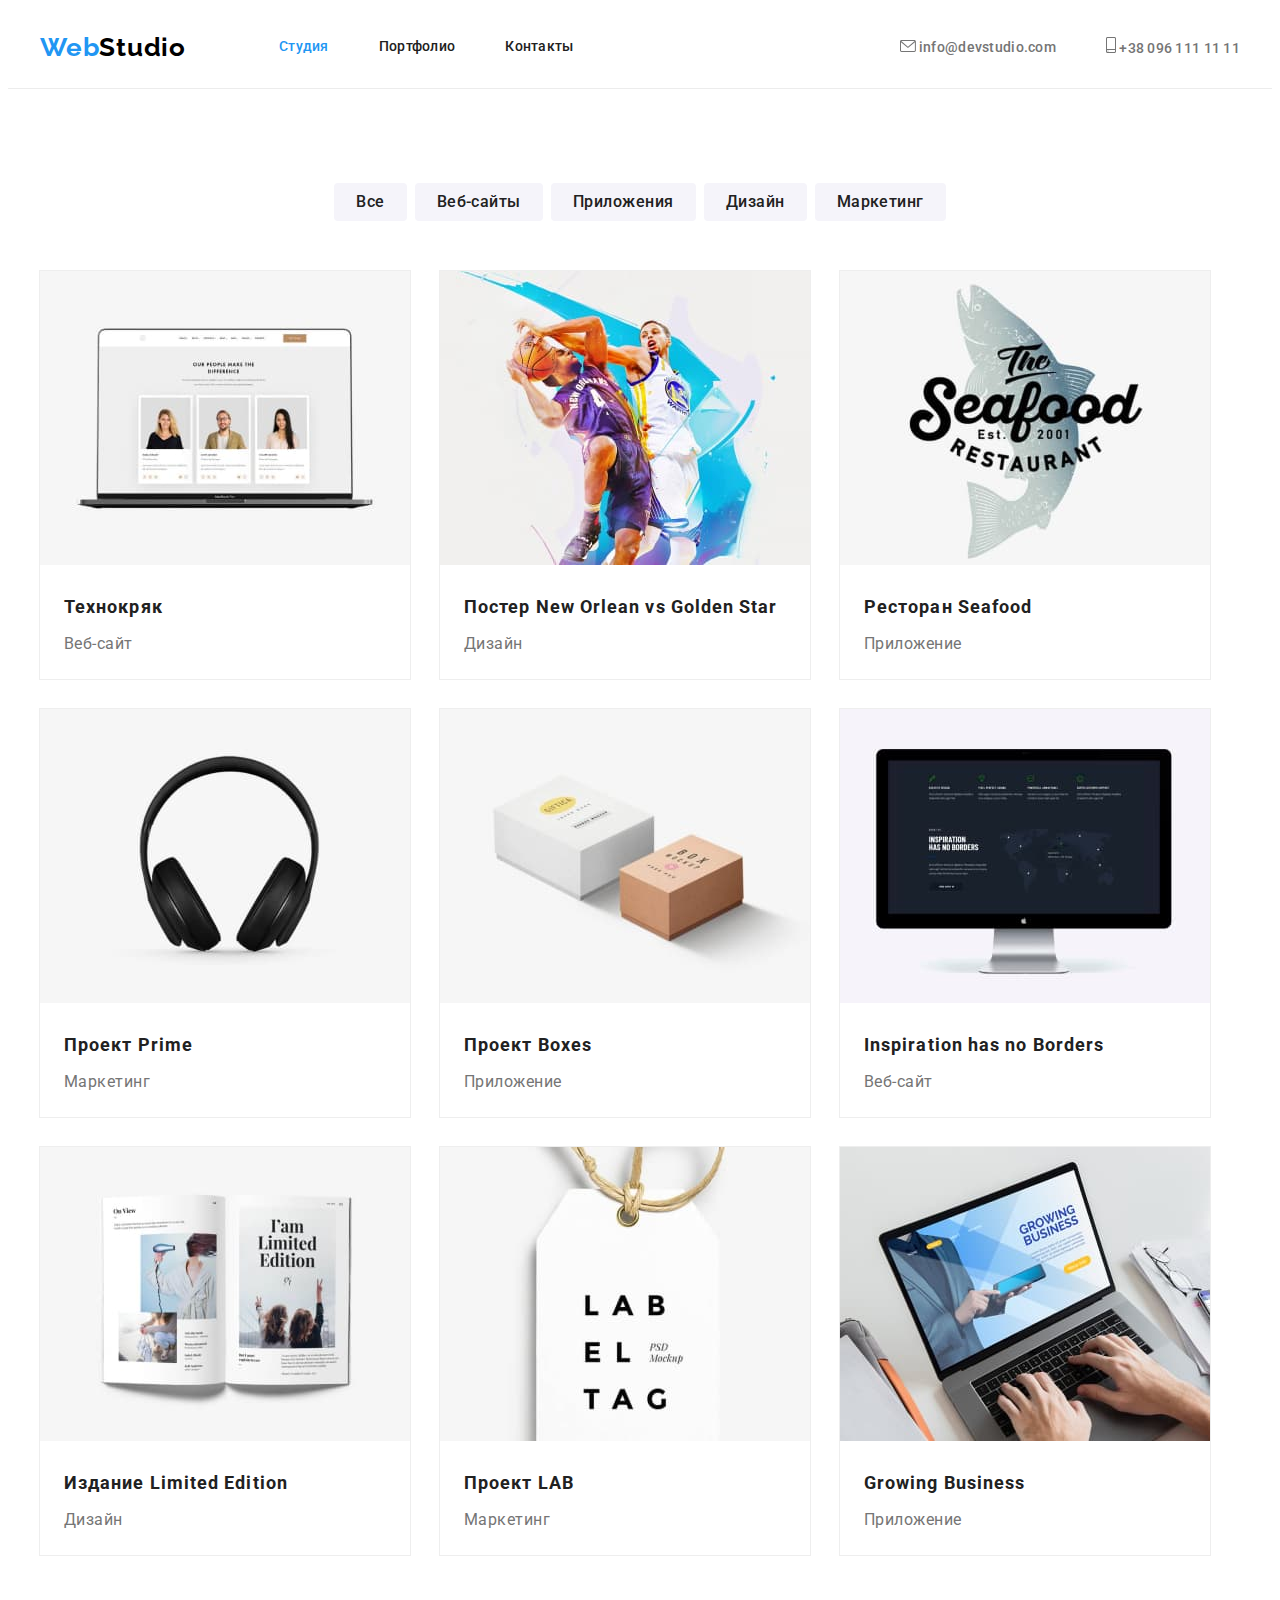
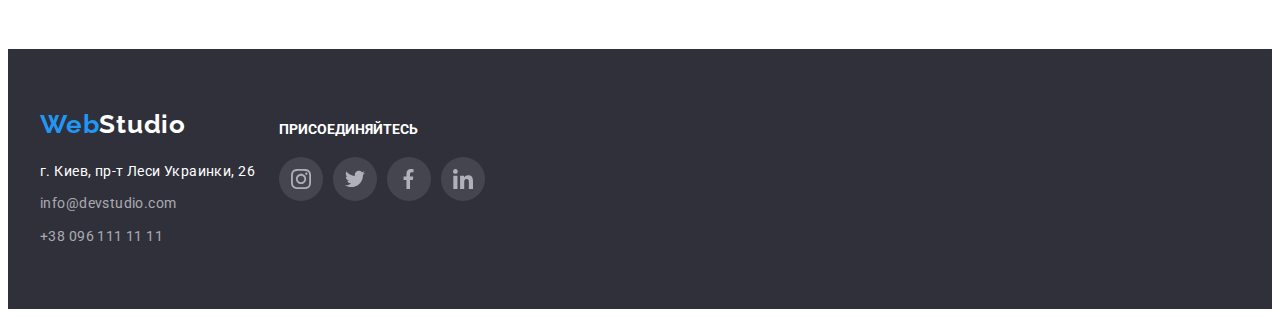
==== portfolio.html @ 3e896472 "draft1" ====
<!DOCTYPE html>

<html lang="ru">
 
    <head>

<meta charset="utf-8"/>
<meta name="viewport" content="width=device-width, initial-scale=1.0"/>


<link rel="preconnect" href="https://fonts.googleapis.com">
<link rel="preconnect" href="https://fonts.gstatic.com" crossorigin>
<link href="https://fonts.googleapis.com/css2?family=Raleway:wght@700&family=Roboto:wght@400;500;700;900&family=Smooch&display=swap" rel="stylesheet">

<link rel="stylesheet" href="https://cdnjs.cloudflare.com/ajax/libs/modern-normalize/1.1.0/modern-normalize.min.css"
    integrity="sha512-wpPYUAdjBVSE4KJnH1VR1HeZfpl1ub8YT/NKx4PuQ5NmX2tKuGu6U/JRp5y+Y8XG2tV+wKQpNHVUX03MfMFn9Q=="
    crossorigin="anonymous" referrerpolicy="no-referrer" />


<link rel="stylesheet" href="./css/styles.css"/>

<title>
    Портфолио 
</title>

</head>

    <body>

<header class="header">

    <div class="container header-container">
        <!-- Логотип в хедере-->
        <nav class="nav">
            <a class="logo-link" href="./index.html" lang="en">
                Web<span class="logo-studio-header">Studio</span>
            </a>
            <!-- Навигация на другие страницы в хедере-->
            <ul class="nav-list list">
                <li>
                    <a class="nav-item-current" href="./index.html">Студия</a>
                </li>

                <li>
                    <a class="nav-item" href="./portfolio.html">Портфолио</a>
                </li>

                <li>
                    <a class="nav-item" href="">Контакты</a>
                </li>

            </ul>
        </nav>

        <!--Контакты в хедере -->

        <ul class="list header-contacts">

            <li class="header-contacts-item-email">


                <a class="header-email" href="mailto:info@devstudio.com">

                    <svg class="header-envelope" width="16" height="12">
                        <use href="./images/icons.svg#icon-envelope-1">

                        </use>
                    </svg>
                    info@devstudio.com</a>

            </li>

            <li>

                <a class="header-phone" href="tel:+380961111111">
                    <svg class="header-icon-phone">
                        <use href="./images/icons.svg#icon-smartphone-1">
                        </use>
                    </svg>
                    +38 096 111 11 11</a>

            </li>
        </ul>
    </div>
</header>
          

        <main>
<!--Уникальный контент страницы -->
           
<section class="section">
    <div class="container">
    <!-- в финальной версии скрыть этот заголовок методами css -->
    <h1 class="portfolio-h1 section-title">Примеры наших работ</h1>
    
<!-- Фильтр -->
    <ul class="list portfolio-filter">
        <li>
            <button class="portfolio-button" type="button">
                Все 
            </button>
        </li>

        <li>
            <button class="portfolio-button" type="button">
                Веб-сайты 
            </button>
        </li>

        <li>
            <button class="portfolio-button" type="button">
                Приложения   
            </button>
        </li>

        <li>
            <button class="portfolio-button" type="button">
                Дизайн  
            </button>
        </li>

        <li>
            <button class="portfolio-button" type="button">
                Маркетинг  
            </button>
        </li>
        
    </ul>

<!-- Cards -->
    <ul class="list portfolio-cards">
        <li class="portfolio-cards-item">
            <a class="portfolio-cards-link" href="">
            
                <img class="portfolio-card-img" src="./images/image8-technokriak.jpg" alt="" width="370">
           
            <div class="portfolio-cards-legend">
                <h2 class="portfolio-cards-title">
                Технокряк
            </h2>
            <p class="portfolio-cards-text">
                Веб-сайт
            </p>
            </div>
            </a>   
        </li>

        <li class="portfolio-cards-item">
            <a class="portfolio-cards-link" href="">
            <img class="portfolio-card-img" src="./images/image9-neworleanvsgoldenstar.jpg" alt="" width="370">
            
            <div class="portfolio-cards-legend">

            <h2 class="portfolio-cards-title">
                Постер New Orlean vs Golden Star
            </h2>
            <p class="portfolio-cards-text">
                Дизайн
            </p>
            </div>   
            </a>
        </li>
        
        <li class="portfolio-cards-item">
            <a class="portfolio-cards-link" href="">

            <img class="portfolio-card-img" src="./images/image10-seafood.jpg" alt="" width="370">
            <div class="portfolio-cards-legend">

            <h2 class="portfolio-cards-title">
                Ресторан Seafood
            </h2>
            <p class="portfolio-cards-text">
                Приложение
            </p>
            </div>
        </a>
      
        </li>
        
        <li class="portfolio-cards-item">
            <a class="portfolio-cards-link" href=""> 

            <img class="portfolio-card-img" src="./images/image11-prime.jpg" alt="" width="370">
           
            <div class="portfolio-cards-legend">
            <h2 class="portfolio-cards-title">
                Проект Prime
            </h2>
            <p class="portfolio-cards-text">
                Маркетинг
            </p>
            </div>
            </a>   
        </li>
        
        <li class="portfolio-cards-item">
            <a class="portfolio-cards-link" href="">           
            <img class="portfolio-card-img" src="./images/image12-boxes.jpg" alt="" width="370">
            
            <div class="portfolio-cards-legend">
            <h2 class="portfolio-cards-title">
                Проект Boxes
            </h2>
            <p class="portfolio-cards-text">
                Приложение
            </p>
            </div>
            </a>   
        </li>
        
        <li class="portfolio-cards-item">
            <a class="portfolio-cards-link" href="">
            <img class="portfolio-card-img" src="./images/image13-inspirationhasnoborders.jpg" alt="" width="370">
            <div class="portfolio-cards-legend">
            <h2 class="portfolio-cards-title">
                Inspiration has no Borders
            </h2>
            <p class="portfolio-cards-text">
                Веб-сайт
            </p>
            </div>
           </a>   
        </li>
        
        <li class="portfolio-cards-item">
            <a class="portfolio-cards-link" href="">
            <img class="portfolio-card-img" src="./images/image14-limitededition.jpg" alt="" width="370">
            <div class="portfolio-cards-legend">
            <h2 class="portfolio-cards-title">
                Издание Limited Edition
            </h2>
            <p class="portfolio-cards-text">
                Дизайн
            </p>
            </div>
            </a>   
        </li>
        
        <li class="portfolio-cards-item">
            <a class="portfolio-cards-link" href="">
            <img class="portfolio-card-img" src="./images/image15-lab.jpg" alt="" width="370">
            <div class="portfolio-cards-legend">
            <h2 class="portfolio-cards-title">
                Проект LAB
            </h2>
            <p class="portfolio-cards-text">
                Маркетинг
            </p>
            </div>
            </a>   
        </li>
        
        <li class="portfolio-cards-item">
            <a class="portfolio-cards-link" href="">
            <img class="portfolio-card-img" src="./images/image16-growingbusiness.jpg" alt="" width="370">
            <div class="portfolio-cards-legend"><h2 class="portfolio-cards-title">
                Growing Business
            </h2>
            <p class="portfolio-cards-text">
                Приложение
            </p>
            </div>
            </a>   
        </li>
    </ul>
    </div>

</section>
            
        </main>

<footer class="footer">

    <div class="container footer-container">


        <div class="footer-box-1">

            <a class="logo-link logo-link-footer" href="" lang="en">
                Web<span class="logo-studio-footer">Studio</span>
            </a>

            <br>

            <address>

                <ul class="address list">
                    <li class="footer-list-item">
                        <a class="address-location" href="https://goo.gl/maps/uR5vyPPweFNLkcyV9" target="_blank"
                            rel="noopener noreferrer">г. Киев, пр-т Леси Украинки, 26</a>
                    </li>
                    <li class="footer-list-item">
                        <a class="address-email" href="mailto:info@devstudio.com">info@devstudio.com</a>
                    </li>

                    <li class="footer-list-item">
                        <a class="address-phone" href="tel:+380961111111">+38 096 111 11 11</a>
                    </li>
                </ul>

            </address>

        </div>


        <!-- SECTION2 -->

        <div class="footer-box-2">
            <h3 class="footer-message">присоединяйтесь</h3>

            <ul class="social-list footer-section2-list">
                <li class="footer-social-item footer-section2-">
                    <a class="social-icon" href="https://www.instagram.com/">
                        <svg width="20" height="20">
                            <use href="./images/icons.svg#icon-instagram-2">
                            </use>
                        </svg>
                    </a>
                </li>
                <li class="footer-social-item">
                    <a class="footer-social-icon" href="https://twitter.com/">
                        <svg class="social-svg footer-social-svg" width="20" height="20">
                            <use href="./images/icons.svg#icon-twitter-1-1">
                            </use>
                        </svg>
                    </a>
                </li>

                <li class="footer-social-item">
                    <a class="social-icon" href="https://www.facebook.com/">
                        <svg class="social-svg" width="20" height="20">
                            <use href="./images/icons.svg#icon-vector-facebook-1">
                            </use>
                        </svg>
                    </a>
                </li>
                <li class="footer-social-item">
                    <a class="social-icon" href="https://www.linkedin.com/">
                        <svg class="social-svg" width="20" height="20">
                            <use href="./images/icons.svg#icon-linkedin-1-1" width="20" height="20">
                            </use>
                        </svg>
                    </a>
                </li>
            </ul>
        </div>



    </div>
</footer>

    </body>
</html>
---- css/styles.css ----
:root {
    --primary-text-color:#212121;
    --secondary-text-color:#757575;
    --primary-accent-color:#2196F3;
    --secondary-accent-color:rgba(255,255,255,0.6);
    --tertiary-accent-color:#D9D9D9;
    --primary-background-color:#FFFFFF;
    --header-background-color:#FFFFFF;
    --footer-background-color:#2F303A;
    --portfolio-button-background-color:#F5F4FA;
}

body {
        font-family: Roboto, sans-serif;
        color: var(--primary-text-color);
        background-color: var(--primary-background-color);
}

h1,
h2,
h3,
p,
ul {
    margin: 0;
    padding: 0;

}

.section {
    margin: 0;
    padding-top: 94px;
    padding-right: 0;
    padding-bottom: 94px;
    padding-left:0;
       
    }

.container {
width: 1200px;
margin-top: 0;
margin-right: auto;
margin-bottom: 0;
margin-left: auto;
padding-top:0;
padding-right: 15px;
padding-bottom:0;
padding-left:15px;

}

.header {
background-color: var(--header-background-color);
border-bottom: 1px solid #ECECEC;
padding-top: 24px;
padding-bottom: 25px;
}
.header-container {
display: flex;
justify-content:space-between;
align-items:center;

}

  
.nav {
    display: flex;
    align-items: center;
    }
.logo-link {
    display: inline-block;
    margin-right: 93px;
    font-family: 'Raleway';
font-weight: 700;
font-size: 26px;
line-height: 1.19;
letter-spacing: 0.03em;
text-decoration: none;
color: var(--primary-accent-color);
    
}

.logo-link:hover,
.logo-link:focus,
.nav-item-current:hover,
.nav-item-current:focus,
.nav-item:hover,
.nav-item:focus,

.header-email:hover,
.header-email:focus,

.header-phone:hover,
.header-phone:focus,

.address-location:hover,
.address-location:focus,
.address-email:hover,
.address-email:focus,
.address-phone:hover,
.address-phone:focus,
.portfolio-cards-title:hover,
.portfolio-cards-title:focus,
.portfolio-cards-text:hover,
.portfolio-cards-text:focus {
    color:var(--primary-accent-color);
}

.logo-studio-header {
        color: #000000;
}

.list {list-style:none;}

.nav-list {   
    display: flex;
    
    font-weight: 500;
font-size: 14px;
line-height: 1.14;
letter-spacing: 0.02em;
}

.nav-list li:not(:last-child) {
    margin-right: 50px;
}

.nav-item-current {
    color: var(--primary-accent-color);
    text-decoration: none;
}
.nav-item {
    text-decoration: none;
    color:var(--primary-text-color);
}

.header-contacts { 
    display: flex;
    }

.header-contacts li+li {
    margin-left:50px;
}

.header-envelope {
    fill: #757575;
}
.header-envelope:hover {
    fill: var(--primary-accent-color);
}
.header-icon-phone {
    width: 10px;
    height: 16px;
    fill: #757575;
    }

    .header-icon-phone:hover {
        fill:var(--primary-accent-color)
    }
.header-email {
    
    font-weight: 500;
font-size: 14px;
line-height: 1.14;
letter-spacing: 0.02em;
color: var(--secondary-text-color);
text-decoration: none;
}




.header-phone {
    font-weight: 500;
font-size: 14px;
line-height: 1.14;
letter-spacing: 0.02em;color: var(--secondary-text-color);
text-decoration: none;
}
/* HERO */

.hero-section {

    background-image: linear-gradient(to right,
                rgba(47,48,58,0.4),
                rgba(47,48,58,0.4)),
            url(../images/image17-index-overlay.jpg);
        background-repeat: no-repeat;
        background-size: cover;
        background-position: center;
        max-width: 1600px;
    height: 600px;
    margin-left: auto;
    margin-right: auto;  
    background-color: #2F303A;
}



.hero-title{
    max-width: 696px;
    margin-left:auto;
    margin-right:auto;
    margin-bottom: 30px;
font-weight: 900;
font-size: 44px;
line-height: 1.36;
letter-spacing: 0.06em;
text-align: center;
text-transform: uppercase;
color: #FFFFFF;
}
.hero-container {
    padding-top: 200px;
    padding-bottom:200px;
}
.hero-button {
    min-width: 200px;
    margin-left: 485px;
    padding-top: 8px;
    padding-right: 30px;
padding-bottom: 8px;
padding-left: 30px;

font-family: inherit;
font-weight: 700;
font-size: 16px;
line-height: 1.87;
text-align: center;
letter-spacing: 0.06em;
color: #FFFFFF;
cursor: pointer;
border-radius:4px;
border: 2px solid transparent;
background-color: var(--primary-accent-color);
}



.section-title {
    margin-bottom:50px;
font-weight: 700;
font-size: 36px;
line-height: 1.16;
text-align: center;
letter-spacing: 0.03em;
color: var(--primary-text-color);

}

 
.features-title, .examples-of-our-works-title {
        display:none;
        opacity: 0;
}

.features-list {
   display:flex;
    font-weight: 700;
font-size: 14px;
line-height: 1.14;
text-align: left;
letter-spacing: 0.03em;
text-transform: uppercase;
color: var(--primary-text-color);

}

.features-list-item {
    width: 270px;
       
  
} 

.features-list li:not(:last-child) {
    margin-right: 30px;
}

.features-icons {
   display: block;
   padding-top: 25px;
   padding-bottom: 25px;
   padding-left: 100px;
   padding-right: 100px;
   margin-bottom: 30px;
   
   background-color: #F5F4FA; 

}
.antenna {
   display:block;
   width: 70px;
  height: 70px;
  
      
}


.features-paragraph {
    font-weight: 400;
font-size: 14px;
line-height: 1.71;
letter-spacing: 0.03em;
text-transform: none;
color: var(--secondary-text-color);
}

.features-list-h3 {
    font-size: 14px;
    margin-bottom:10px;
}

/* WHAT WE DO */


.what-we-do-section {
    padding-top: 0;
    }

.what-we-do-list {
    display: flex;
}


.what-we-do-list li:not(:last-child) {
    margin-right:30px;
}

/* OUR TEAM */

.our-team {
    background-color: #F5F4FA;
}

.our-team-list {
    display: flex;
}

.our-team-list li:not(:last-child){
    margin-right: 30px;
}

.our-team-list-li {
    border-bottom-right-radius: 4px;
    border-bottom-left-radius: 4px;
     
    background-color: white;
    box-shadow: 
    0 2px 1px 0 rgba(0,0,0,0.2),
    0 1px 1px 0 rgba(0, 0, 0, 0.14),
    0 1px 3px 0 rgba(0,0,0,0.12);
    }

.our-team-list-header {
    margin-bottom: 10px;
font-weight: 500;
font-size: 16px;
line-height: 1.18;
letter-spacing: 0.03em;
text-align: center;

}

.our-team-card-legend {
    padding-top:30px;
    padding-bottom:16px;
}

.our-team-list-paragraph {
    font-size: 16px;
line-height: 1.18;
letter-spacing: 0.03em;
text-align: center;
color: var(--secondary-text-color);
}

.social-list {
    
    display: flex;
    
    width: 206px;
    margin-right: auto;
    margin-left: auto;
    margin-top: 0;
    margin-bottom: 0;
    padding:0;
    height: 44px;
    list-style: none;

}

.social-item {
    width: 44px;
        padding-top: 12px;
    padding-bottom: 12px;
    padding-right: 12px;
    padding-left: 12px;
    
    }

.social-list li:not(:last-child) {
        margin-right: 10px;
    }

.social-icon {
    width: 20px;
    height: 20px;
    display: inline-block;
      }

     .social-item:hover {
        border-radius: 22px;
        background-color: var(--primary-accent-color);}
      
.clients-list {
    display: flex;

}

.clients-list-item {
    display: flex;
    width: 170px;
    min-height: 92px;

    margin-top: 0;
    margin-bottom: 0;
    margin-left: 0;
    align-items: center;

    border: 1px solid #AFB1B8;
    border-radius: 4px;
}

.clients-list li:not(:last-child) {
    margin-right: 30px;
}

.clients-icon {
    display: block;
    fill: #AFB1B8;
}

.clients-link {
    display: inline-block;
    margin-right: auto;
    margin-left: auto;

}

.clients-link:hover,
.clients-link:focus {
    color: var(--primary-accent-color);

}

.clients-icon:hover,
.clients-icon:focus {
    fill: var(--primary-accent-color);
}
     


/* FOOTER */

.footer {
    padding-top: 60px;
    padding-bottom:60px;

    background-color: var(--footer-background-color);
}

.footer-container {
    display: flex;
}

.footer-box-1 {
   
}

.footer-box-2 {
    
    padding-top: 12px;
}

.footer-message{
    display: block;
    margin-bottom: 20px;
    font-size: 14px;
    font-weight: 700;
    text-transform: uppercase;
        color: white;
}

.footer-social-item {
    width: 44px;
    padding-top: 12px;
    padding-bottom: 12px;
    padding-right: 12px;
    padding-left: 12px;
    
    border-radius: 22px;
    background-color: rgba(255, 255, 255, 0.1);

}

.footer-social-item:hover {
    border-radius: 22px;
    background-color: var(--primary-accent-color);
}

.footer-social-svg {
   
}

.logo-link-footer {
    padding-bottom: 20px;
}
.logo-studio-footer {
    color: #FFFFFF;
}

.address {   
    font-style:normal;
font-size: 14px;
line-height: 1.71;
letter-spacing: 0.03em;
}

.address-location{ 
        color: #FFFFFF;
text-decoration: none;
}

.address-email{
    color: var(--secondary-accent-color);
text-decoration: none;
}

.footer-list-item:not(:last-child){
    margin-bottom: 9px;
}

.address-phone{
    color:var(--secondary-accent-color);
text-decoration: none;
}

/* PORTFOLIO */

.portfolio-h1 {
    display:none;
}

.portfolio-filter{
    display: flex;
    margin-bottom: 50px;
    justify-content:center;
    }
.portfolio-filter li:not(:last-child) {
margin-right: 8px;

}

.portfolio-cards-legend {
padding-top:20px;
padding-right: 24px;
padding-bottom: 20px;
padding-left:24px;
/* border: 1px solid #D9D9D9; */
}

.portfolio-button {
    
    padding: 4px 20px;
    border-radius: 4px;
    border: 2px solid transparent;
    

    font-family: inherit;
    font-weight: 500;
    font-size: 16px;
    line-height: 1.62;
    text-align: center;
    letter-spacing: 0.03em;
    
    
    color: var(--primary-text-color);
    background-color: var(--portfolio-button-background-color);
}
.portfolio-button:hover,
.portfolio-button:focus {
    font-family: inherit;
    font-weight: 500;
    font-size: 16px;
    line-height: 1.62;
    text-align: center;
    letter-spacing: 0.03em;
    color: #FFFFFF;
    background-color: var(--primary-accent-color);

    box-shadow: 
    0 2px 2px 0 rgba(0, 0, 0, 0.12),
    0 1px 2px 0 rgba(0, 0, 0, 0.08),
    0 3px 1px 0 rgba(0, 0, 0, 0.1);
}

.portfolio-cards {
    display: flex;
    flex-wrap: wrap;
    
}

.portfolio-cards-item {
outline: 1px solid #EEEEEE;
    }

    

.portfolio-cards-item:not(:nth-child(3n)) {
    margin-right: 30px;
}

.portfolio-cards-item:not(:nth-last-child(-n+3)) {
    margin-bottom: 30px;
    
}


.portfolio-cards-item:hover,
.portfolio-card-item:focus {
box-shadow:
1px 4px 6px 0 rgba(0, 0, 0, 0.16),
0 4px 4px 0 rgba(0, 0, 0, 0.06),
0 1px 1px 0 rgba(0, 0, 0, 0.12);

}



.portfolio-cards-title {
   font-weight: 700;
   margin-bottom:4px;
font-size: 18px;
line-height: 2;
text-align: left;
letter-spacing: 0.06em;
vertical-align: top;
color: var(--primary-text-color);
}

.portfolio-cards-text {
   font-weight: 400;
font-size: 16px;
line-height: 1.87;
text-align: left;
vertical-align: top;
letter-spacing: 0.03em; 
color: var(--secondary-text-color);
 }
 .portfolio-cards-link {
    text-decoration: none;
 }
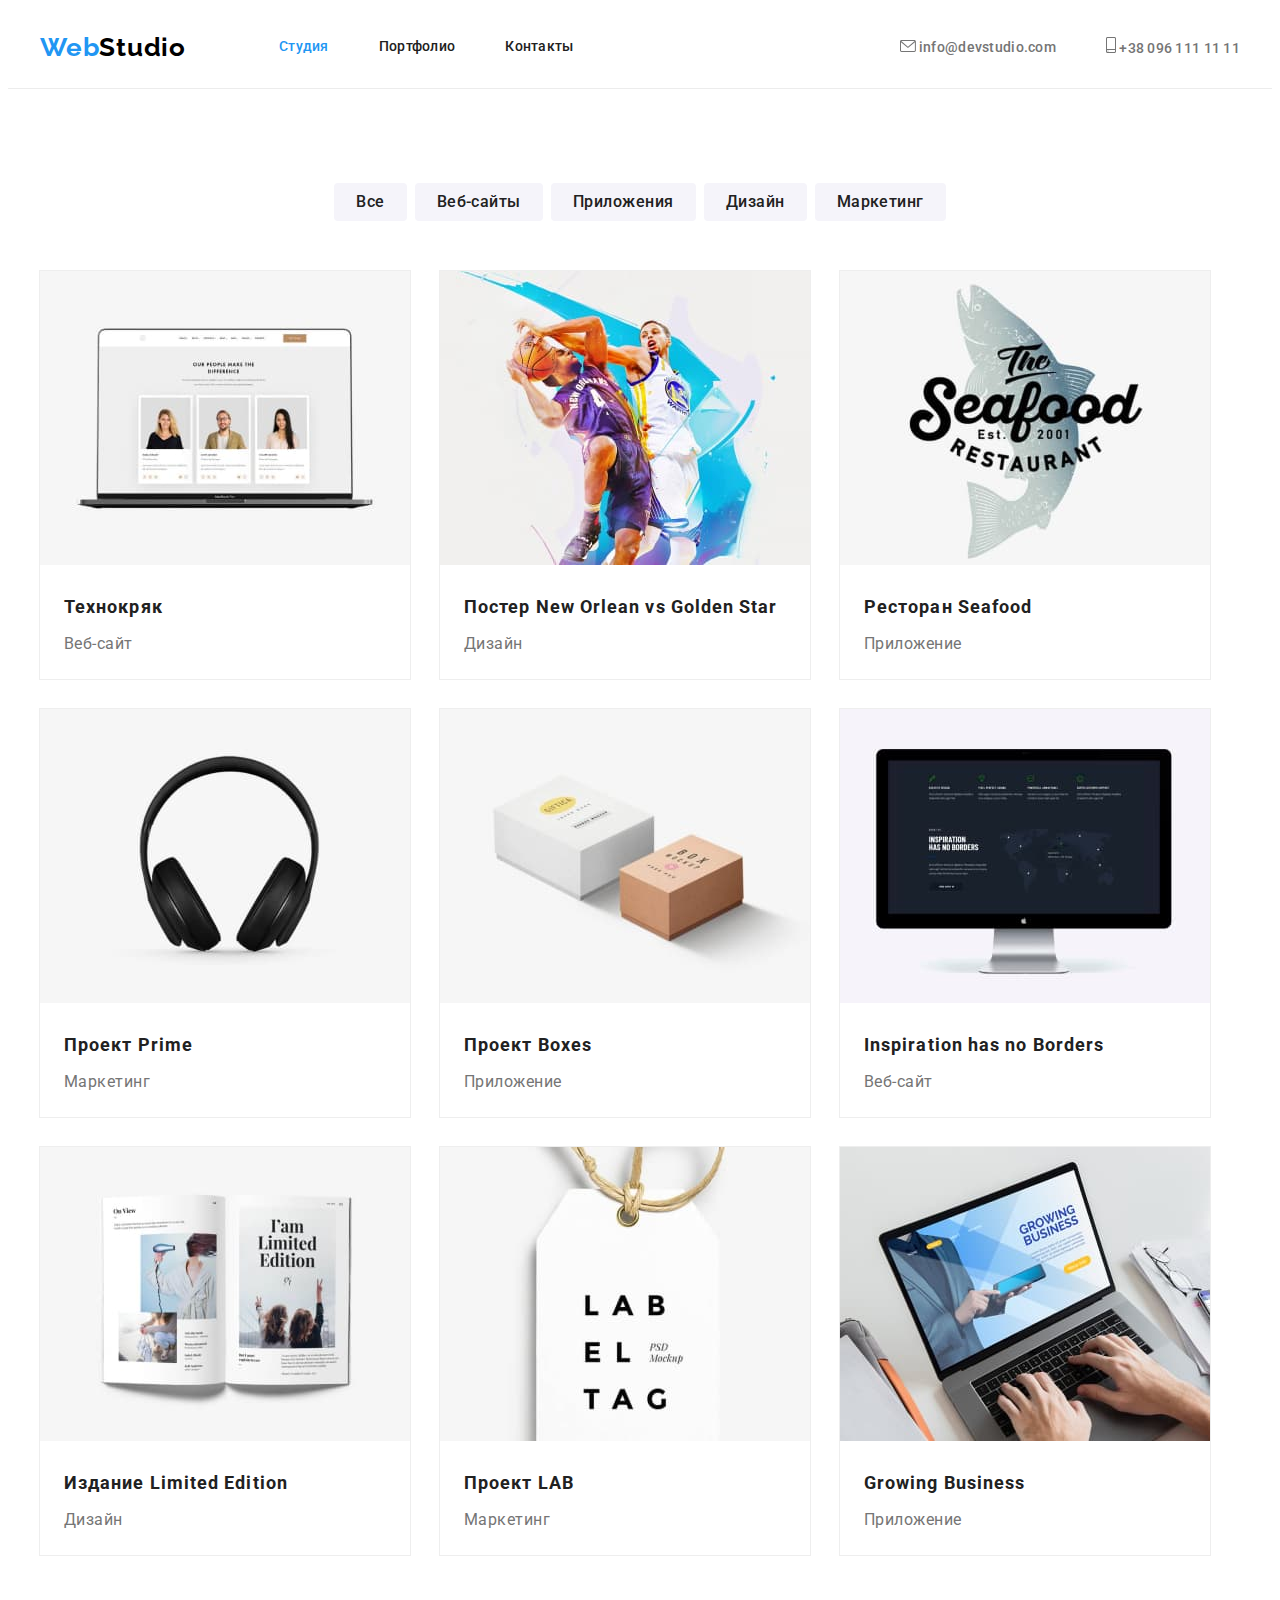
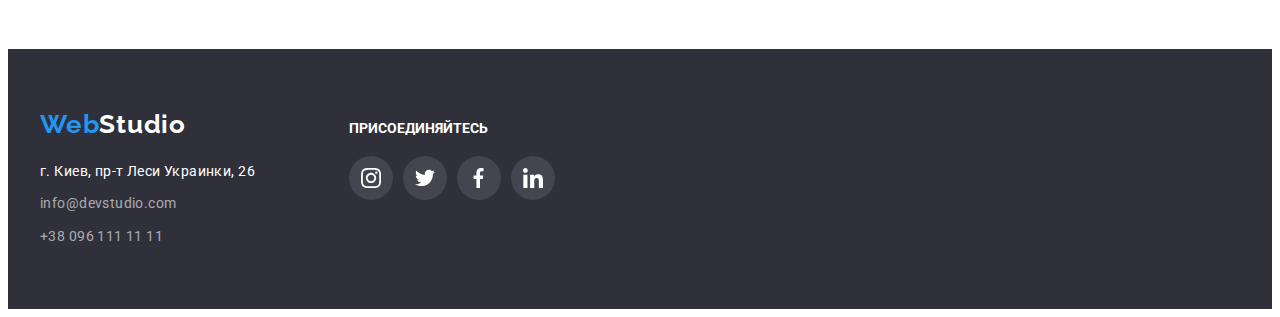
==== commit 7c0bac95: "final draft" ====
--- a/portfolio.html
+++ b/portfolio.html
@@ -274,6 +274,7 @@
 
     <div class="container footer-container">
 
+        <!-- SECTION1 -->
 
         <div class="footer-box-1">
 
@@ -312,7 +313,7 @@
             <ul class="social-list footer-section2-list">
                 <li class="footer-social-item footer-section2-">
                     <a class="social-icon" href="https://www.instagram.com/">
-                        <svg width="20" height="20">
+                        <svg class="footer-social-svg" width="20" height="20">
                             <use href="./images/icons.svg#icon-instagram-2">
                             </use>
                         </svg>
@@ -320,7 +321,7 @@
                 </li>
                 <li class="footer-social-item">
                     <a class="footer-social-icon" href="https://twitter.com/">
-                        <svg class="social-svg footer-social-svg" width="20" height="20">
+                        <svg class="footer-social-svg" width="20" height="20">
                             <use href="./images/icons.svg#icon-twitter-1-1">
                             </use>
                         </svg>
@@ -329,7 +330,7 @@
 
                 <li class="footer-social-item">
                     <a class="social-icon" href="https://www.facebook.com/">
-                        <svg class="social-svg" width="20" height="20">
+                        <svg class="footer-social-svg" width="20" height="20">
                             <use href="./images/icons.svg#icon-vector-facebook-1">
                             </use>
                         </svg>
@@ -337,7 +338,7 @@
                 </li>
                 <li class="footer-social-item">
                     <a class="social-icon" href="https://www.linkedin.com/">
-                        <svg class="social-svg" width="20" height="20">
+                        <svg class="footer-social-svg" width="20" height="20">
                             <use href="./images/icons.svg#icon-linkedin-1-1" width="20" height="20">
                             </use>
                         </svg>
--- a/css/styles.css
+++ b/css/styles.css
@@ -81,25 +81,24 @@
 
 .logo-link:hover,
 .logo-link:focus,
+
 .nav-item-current:hover,
 .nav-item-current:focus,
 .nav-item:hover,
 .nav-item:focus,
 
-.header-email:hover,
-.header-email:focus,
-
-.header-phone:hover,
-.header-phone:focus,
-
 .address-location:hover,
 .address-location:focus,
+
 .address-email:hover,
 .address-email:focus,
+
 .address-phone:hover,
 .address-phone:focus,
+
 .portfolio-cards-title:hover,
 .portfolio-cards-title:focus,
+
 .portfolio-cards-text:hover,
 .portfolio-cards-text:focus {
     color:var(--primary-accent-color);
@@ -141,21 +140,15 @@
     margin-left:50px;
 }
 
-.header-envelope {
-    fill: #757575;
-}
-.header-envelope:hover {
-    fill: var(--primary-accent-color);
-}
+
+
 .header-icon-phone {
     width: 10px;
     height: 16px;
-    fill: #757575;
-    }
-
-    .header-icon-phone:hover {
-        fill:var(--primary-accent-color)
-    }
+    fill: currentColor;
+    }
+
+    
 .header-email {
     
     font-weight: 500;
@@ -166,7 +159,14 @@
 text-decoration: none;
 }
 
-
+.header-envelope {
+fill: currentColor;
+}
+
+.header-email:hover,
+.header-email:focus {
+    color: var(--primary-accent-color);
+}
 
 
 .header-phone {
@@ -176,6 +176,12 @@
 letter-spacing: 0.02em;color: var(--secondary-text-color);
 text-decoration: none;
 }
+
+.header-phone:hover,
+.header-phone:focus {
+    color: var(--primary-accent-color);
+}
+
 /* HERO */
 
 .hero-section {
@@ -266,7 +272,7 @@
 }
 
 .features-list-item {
-    width: 270px;
+   width: 270px;
        
   
 } 
@@ -276,13 +282,14 @@
 }
 
 .features-icons {
-   display: block;
-   padding-top: 25px;
-   padding-bottom: 25px;
-   padding-left: 100px;
-   padding-right: 100px;
-   margin-bottom: 30px;
-   
+    display:flex;
+    justify-content: center;
+    margin-bottom: 30px;
+    padding-top: 25px;
+        padding-bottom: 25px;
+        padding-left: 100px;
+        padding-right: 100px;
+  
    background-color: #F5F4FA; 
 
 }
@@ -395,6 +402,7 @@
     padding-right: 12px;
     padding-left: 12px;
     
+    
     }
 
 .social-list li:not(:last-child) {
@@ -402,53 +410,56 @@
     }
 
 .social-icon {
+    
+    display: block;
+    color: #AFB1B8;
     width: 20px;
     height: 20px;
-    display: inline-block;
-      }
-
-     .social-item:hover {
-        border-radius: 22px;
-        background-color: var(--primary-accent-color);}
+    border-radius: 50%
+           }
+
+.social-svg {
+fill: currentColor;
+    }
+
+.social-icon:hover,
+.social-icon:focus {
+display: block;
+
+background-color: var(--primary-accent-color);
+color: #FFFFFF;
+box-shadow:
+0 0 0 12px  var(--primary-accent-color); 
+}
+
+/* SECTION CLIENTS */
       
 .clients-list {
     display: flex;
 
 }
 
+.clients-list li:not(:last-child) {
+    margin-right: 30px;
+}
+
 .clients-list-item {
     display: flex;
+    justify-content: center;
+    align-items: center;
     width: 170px;
     min-height: 92px;
-
-    margin-top: 0;
-    margin-bottom: 0;
-    margin-left: 0;
-    align-items: center;
-
     border: 1px solid #AFB1B8;
-    border-radius: 4px;
-}
-
-.clients-list li:not(:last-child) {
-    margin-right: 30px;
-}
-
-.clients-icon {
-    display: block;
-    fill: #AFB1B8;
-}
-
-.clients-link {
-    display: inline-block;
-    margin-right: auto;
-    margin-left: auto;
-
-}
-
-.clients-link:hover,
-.clients-link:focus {
-    color: var(--primary-accent-color);
+    border-radius: 4px;}
+
+    .clients-icon {
+        fill: #AFB1B8;
+    }
+
+.clients-list-item:hover,
+.clients-list-item:focus {
+
+    border: 1px solid var(--primary-accent-color);
 
 }
 
@@ -456,7 +467,6 @@
 .clients-icon:focus {
     fill: var(--primary-accent-color);
 }
-     
 
 
 /* FOOTER */
@@ -470,16 +480,16 @@
 
 .footer-container {
     display: flex;
+justify-content: flex-start;
+align-items:baseline;
 }
 
 .footer-box-1 {
-   
-}
-
-.footer-box-2 {
-    
-    padding-top: 12px;
-}
+
+    margin-right: 70px;  
+}
+
+
 
 .footer-message{
     display: block;
@@ -496,19 +506,20 @@
     padding-bottom: 12px;
     padding-right: 12px;
     padding-left: 12px;
-    
     border-radius: 22px;
+    
     background-color: rgba(255, 255, 255, 0.1);
 
 }
 
-.footer-social-item:hover {
+.footer-social-item:hover,
+.footer-social-item:focus {
     border-radius: 22px;
     background-color: var(--primary-accent-color);
 }
 
 .footer-social-svg {
-   
+   fill: #FFFFFF;
 }
 
 .logo-link-footer {
